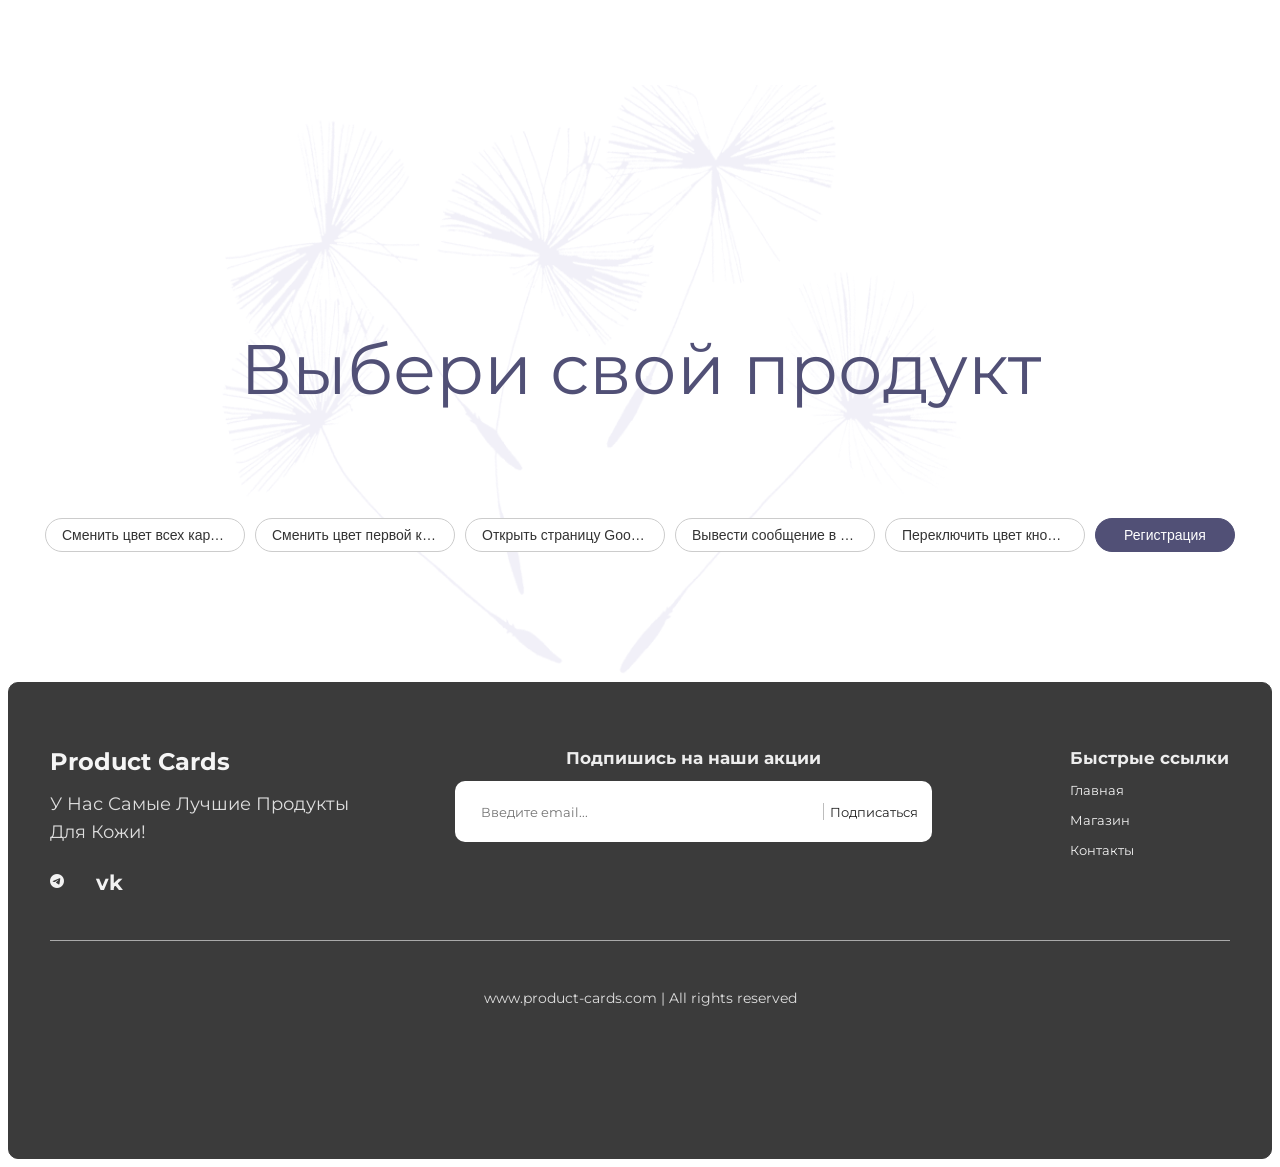
==== index.html @ 398ed784 "work in js" ====
<!DOCTYPE html>
<html lang="en">
  <head>
    <meta charset="UTF-8">
    <meta name="viewport" content="width=device-width, initial-scale=1.0">
    <title>Document</title>
    <link rel="preconnect" href="https://fonts.googleapis.com">
    <link rel="preconnect" href="https://fonts.gstatic.com" crossorigin>
    <link href="https://fonts.googleapis.com/css2?family=Montserrat:ital,wght@0,100..900&display=swap" rel="stylesheet">
    <link rel="stylesheet" href="https://cdn.jsdelivr.net/npm/bootstrap-icons@1.11.3/font/bootstrap-icons.min.css">
    <link rel="stylesheet" href="style.css">
    
  </head>
  <body id="top">

    <main class="page">
      <div class="page__container">
        <h1 class="title">Выбери свой продукт</h1>
        <div class="live-buttons">
          <button id="change-color-all-card">Сменить цвет всех карточек</button>
          <button id="change-color-first-card">Сменить цвет первой карточки</button>
          <button id="open-google">Открыть страницу Google.com</button>
          <button id="output-console-log">Вывести сообщение в консоль лог</button>
          <button id="toggle-color-button">Переключить цвет кнопки</button>
          <button id="open-registration-modal" type="button">Регистрация</button>
        </div>
      </div>
        <ul class="products" id="products">
          <template id="card-template">
          <li class="products__item product-card">
            <div class="product-card__image">
              <img class="product-card__img" src="images/photo_1.jpg" alt="Увлажняющий мусс">
            </div>
            <p class="product-card__label">
              <span class="product-card__skin-type">для нормальной кожи</span>
            </p>
            <h2 class="product-card__name">Увлажняющий мусс</h2>
            <p class="product-card__description">Глубоко увлажняют кожу лица, оставляя её мягкой и гладкой.</p>
            <span class="product-card__compound-label">Состав:</span>
            <ul class="product-card__components">
              <li class="product-card__component">активные натуральные комплексы</li>
              <li class="product-card__component">витамины С, А, РР, В И Е</li>
              <li class="product-card__component">солнцезащитные компоненты</li>
            </ul>
            <div class="product-card__price-row">
              <b class="product-card__price-label">Цена:</b>
              <span class="product-card__price-value">2 750 P</span>
            </div>
          </li>

          <li class="products__item product-card">
            <div class="product-card__image">
              <img class="product-card__img" src="images/photo_2.jpg" alt="Увлажняющая маска">
            </div>
            <p class="product-card__label">
              <span class="product-card__skin-type">для нормальной кожи</span>
            </p>
            <h2 class="product-card__name">Увлажняющая маска</h2>
            <p class="product-card__description">Способствует удерживанию влаги в верхних слоях кожи.</p>
            <span class="product-card__compound-label">Состав:</span>
            <ul class="product-card__components">
              <li class="product-card__component">воски</li>
              <li class="product-card__component">минералы</li>
              <li class="product-card__component">масла</li>
            </ul>
            <div class="product-card__price-row">
              <b class="product-card__price-label">Цена:</b>
              <span class="product-card__price-value">3 500 P</span>
            </div>
          </li>

          <li class="products__item product-card">
            <div class="product-card__image">
              <img class="product-card__img" src="images/photo_3.jpg" alt="Гель для умывания">
            </div>
            <p class="product-card__label">
              <span class="product-card__skin-type">для нормальной кожи</span>
            </p>
            <h2 class="product-card__name">Гель для умывания</h2>
            <p class="product-card__description">Интенсивно очищает, не повреждает защитный барьер кожи.</p>
            <span class="product-card__compound-label">Состав:</span>
            <ul class="product-card__components">
              <li class="product-card__component">минералы</li>
              <li class="product-card__component">витамины С, А, РР, В И Е</li>
              <li class="product-card__component">солнцезащитные компоненты</li>
            </ul>
            <div class="product-card__price-row">
              <b class="product-card__price-label">Цена:</b>
              <span class="product-card__price-value">1 650 P</span>
            </div>
          </li>

          <li class="products__item product-card">
            <div class="product-card__image">
              <img class="product-card__img" src="images/photo_4.jpg" alt="Подарочный набор №1">
            </div>
            <p class="product-card__label">
              <span class="product-card__skin-type">для нормальной кожи</span>
            </p>
            <h2 class="product-card__name">Подарочный набор №1</h2>
            <p class="product-card__description">Набор, состоящий из увлажняющего крема и маски.</p>
            <span class="product-card__compound-label">Состав:</span>
            <ul class="product-card__components">
              <li class="product-card__component">воски</li>
              <li class="product-card__component">минералы</li>
              <li class="product-card__component">масла</li>
            </ul>
            <div class="product-card__price-row">
              <b class="product-card__price-label">Цена:</b>
              <span class="product-card__price-value">4 750 P</span>
            </div>
          </li>

          <li class="products__item product-card">
            <div class="product-card__image">
              <img class="product-card__img" src="images/photo_5.jpg" alt="Подарочный набор №5">
            </div>
            <p class="product-card__label">
              <span class="product-card__skin-type">для нормальной кожи</span>
            </p>
            <h2 class="product-card__name">Подарочный набор №5</h2>
            <p class="product-card__description">Весь набор средств Invisible symphony, крем, маска, мусс и гель для умывания.</p>
            <span class="product-card__compound-label">Состав:</span>
            <ul class="product-card__components">
              <li class="product-card__component">воски</li>
              <li class="product-card__component">минералы</li>
              <li class="product-card__component">масла</li>
            </ul>
            <div class="product-card__price-row">
              <b class="product-card__price-label">Цена:</b>
              <span class="product-card__price-value">7 520 P</span>
            </div>
          </li>
          </template>
        </ul>
      </div>
    </main>

    <footer class="site-footer">
      <div class="footer-container">
        <div class="footer-col">
          <h3 class="footer-title">Product Cards</h3>
          <p class="footer-slogan">У Нас Самые Лучшие Продукты Для Кожи!</p>
          <div class="social-icons" aria-label="Социальные сети">
            <a href="#telegram" aria-label="Telegram"><i class="bi bi-telegram" aria-hidden="true"></i></a>
            <a href="#vk" aria-label="ВКонтакте">vk</a>
          </div>
        </div>

        <div class="footer-col">
          <h4 class="subscribe-title">Подпишись на наши акции</h4>
          <form class="subscribe-form" id="subscribe-form">
            <label class="visually-hidden" for="subscribe-email">Электронная почта</label>
            <input type="email" placeholder="Введите email..." class="subscribe-input" id="subscribe-email" name="email" required>
            <button type="submit" class="subscribe-btn">Подписаться</button>
          </form>
        </div>

        <nav class="footer-col-right" id="contacts" aria-label="Быстрые ссылки">
          <div class="footer-nav-wrapper">
            <h4 class="footer-nav-title">Быстрые ссылки</h4>
            <ul class="footer-links">
              <li><a href="#top">Главная</a></li>
              <li><a href="#products">Магазин</a></li>
              <li><a href="#contacts">Контакты</a></li>
            </ul>
          </div>
        </nav>
      </div>
      <hr class="footer-divider">
      <div class="footer-bottom">
        <p>www.product-cards.com | All rights reserved</p>
      </div>
    </footer>
    <div class="modal" id="registration-modal" aria-hidden="true">
      <div class="overlay" data-close-modal></div>
      <section class="modal__content" role="dialog" aria-modal="true" aria-labelledby="registration-title">
        <button class="modal__close" type="button" aria-label="Закрыть окно" data-close-modal>&times;</button>
        <h2 class="modal__title" id="registration-title">Регистрация</h2>
        <p class="modal__description">Создайте аккаунт, чтобы быть в курсе новинок и акций.</p>
        <form class="register-form" id="register-form" novalidate>
          <div class="form-group">
            <label for="reg-firstname">Имя:</label>
            <input type="text" id="reg-firstname" name="firstName" placeholder="Иван" minlength="2" required>
          </div>
          <div class="form-group">
            <label for="reg-lastname">Фамилия:</label>
            <input type="text" id="reg-lastname" name="lastName" placeholder="Иванов" minlength="2" required>
          </div>
          <div class="form-group">
            <label for="reg-dob">Дата рождения:</label>
            <input type="date" id="reg-dob" name="birthDate" required>
          </div>
          <div class="form-group">
            <label for="reg-login">Логин:</label>
            <input type="text" id="reg-login" name="login" placeholder="user123" minlength="4" required>
          </div>
          <div class="form-group">
            <label for="reg-password">Пароль:</label>
            <input type="password" id="reg-password" name="password" placeholder="••••••••" minlength="6" required>
          </div>
          <div class="form-group">
            <label for="reg-confirm-password">Повторите пароль:</label>
            <input type="password" id="reg-confirm-password" name="passwordRepeat" placeholder="••••••••" minlength="6" required>
          </div>
          <button type="submit" class="submit-reg-btn">Зарегистрироваться</button>
        </form>
      </section>
    </div>
    <script src="main.js"></script>
    <script src="homework-7.js"></script>
    <script src="homework-8.js"></script>
    <script type="module" src ="homework-9.js"></script>
    <script type="module" src ="homework-10.js"></script>
    <script src="homework-11.js"></script>
  </body>
</html>
---- style.css ----
* {
  box-sizing: border-box;
}

body {
  font-family: "Montserrat", Arial, sans-serif;
  font-size: 13px;
  line-height: 18px;
  color: #515076;
  background-image: url("images/dandelion.png");
  background-repeat: no-repeat;
  background-size: 790px 697px;
  background-position: 42% 85px;
}

.title {
  font-size: 70px;
  font-weight: 400;
  line-height: 78px;
  padding-top: 220px;
  margin: 110px;
  text-align: center;
}

.products {
  list-style: none;
  padding: 0;
  margin: 0 auto;
  display: flex;
  flex-wrap: wrap;
  column-gap: 45px;
  row-gap: 45px;
  justify-content: center;
  max-width: 1110px;
  margin-top: 40px;
  margin-bottom: 30px;
}

.products__item {
  width: 340px;
}

.product-card__components {
  margin-top: 0px;
  padding: 5px;
}
.product-card__components li {
  margin-bottom: 5px;
  margin-left: 10px;
}

.product-card {
  background-color: #F8F8F8;
  width: 340px;
  padding: 25px;
  border-radius: 16px;
  overflow: hidden;
}

.product-card__image {
  width: 100%;
  max-width: 290px;
  max-height: 245px;
  display: block;
  background-color: #F0F0F0;
  border-radius: 12px;
}

.product-card__img {
  display: block;
}

.product-card__label {
  text-transform: uppercase;
  font-size: 12px;
  line-height: 24px;
  color: #A5A3B9;
}

.product-card__price-row {
  display: flex;
  justify-content: space-between;
  align-items: center;
  margin-top: 18px;
  line-height: 24px;
  font-size: 20px;

}

.product-card__price-label {
  font-weight: 700;
}

.product-card__price-value {
  text-align: right;
  font-weight: 400;
}

.clear-list {
  list-style: none;
  padding: 0;
  margin: 0;
}

.live-buttons {
  display: flex;
  justify-content: center;
  flex-wrap: wrap;
  gap: 10px;
  margin-bottom: 30px;
  padding: 0 15px;
}

.live-buttons button {
  background-color: #ffffff;
  color: #333333;
  border: 1px solid #cccccc;
  padding: 8px 16px;
  font-size: 14px;
  font-weight: 500;
  cursor: pointer;
  border-radius: 20px;
  white-space: nowrap;
  min-width: 140px;
  max-width: 200px;
  overflow: hidden;
  text-overflow: ellipsis;
  transition: all 0.3s ease;
}

.live-buttons button:hover {
  background-color: #f5f5f5;
  border-color: #aaaaaa;
}

#open-registration-modal {
  color: #fff;
  border-color: #515076;
  background-color: #515076;
}

#open-registration-modal:hover {
  background-color: #39385e;
}

.modal {
  position: fixed;
  z-index: 1000;
  inset: 0;
  display: none;
  align-items: center;
  justify-content: center;
  padding: 24px;
}

.modal.modal-showed {
  display: flex;
}

.overlay {
  position: absolute;
  inset: 0;
  background: rgba(20, 20, 35, 0.62);
}

.modal__content {
  position: relative;
  z-index: 1;
  width: min(100%, 440px);
  max-height: calc(100vh - 48px);
  overflow-y: auto;
  padding: 36px;
  border-radius: 20px;
  color: #33324f;
  background: #fff;
  box-shadow: 0 24px 80px rgba(0, 0, 0, 0.28);
}

.modal__close {
  position: absolute;
  top: 12px;
  right: 16px;
  width: 36px;
  height: 36px;
  border: 0;
  color: #777;
  background: transparent;
  font: inherit;
  font-size: 30px;
  line-height: 1;
  cursor: pointer;
}

.modal__close:hover,
.modal__close:focus-visible {
  color: #222;
}

.modal__title {
  margin: 0 32px 8px 0;
  font-size: 28px;
  line-height: 1.25;
}

.modal__description {
  margin: 0 0 24px;
  color: #77768c;
  line-height: 1.5;
}

.register-form {
  display: grid;
  gap: 9px;
  max-height: 62vh;
  overflow-y: auto;
}

.form-group {
  display: grid;
  gap: 7px;
}

.form-group label {
  margin-top: 5px;
  font-weight: 600;
}

.form-group input {
  width: 100%;
  min-height: 46px;
  padding: 11px 13px;
  border: 1px solid #d9d8e3;
  border-radius: 9px;
  color: #33324f;
  font: inherit;
}

.form-group input:focus {
  outline: 2px solid #aaa8d0;
  outline-offset: 1px;
}

.submit-reg-btn {
  width: 100%;
  min-height: 48px;
  margin-top: 15px;
  border: 0;
  border-radius: 10px;
  color: #fff;
  background: #515076;
  font: inherit;
  font-weight: 600;
  cursor: pointer;
}

.submit-reg-btn:hover {
  background: #39385e;
}

body.modal-open {
  overflow: hidden;
}

#toggle-color-button {
  transition: background-color 0.2s;
}

#toggle-color-button.active {
  background-color: yellow;
}

.color-card-green {
  margin-top: 25px;
  border-radius: 8px;
  background-color: darkgreen;
}

.color-card-red {
  background-color: darkred;
} 

.site-footer {
  width: 1728px;
  height: 477px;
  max-width: 100%;
  margin-top: 90px;
  padding: 64px 32px 22px;
  border: 1px solid #3b3b3b;
  border-radius: 10px;
  color: #f2f2f2;
  background-color: #3b3b3b;
}

.footer-container {
  display: grid;
  grid-template-columns: 1.1fr 1.3fr 0.75fr;
  align-items: start;
  gap: 70px;
  max-width: 1180px;
  margin: 0 auto;
}

.footer-title {
  display: inline-block;
  margin: 0;
  color: #f5f5f5;
  font-size: 24px;
  font-weight: 700;
  line-height: 30px;
  text-decoration: none;
}

.footer-slogan {
  max-width: 300px;
  margin: 14px 0 0;
  color: #dedede;
  font-family: "Montserrat", Arial, sans-serif;
  font-size: 18px;
  font-style: normal;
  font-weight: 400;
  line-height: 154%;
  letter-spacing: 0;
  text-transform: capitalize;
}

.footer-col-right {
  justify-self: end;
  min-width: 160px;
}

.footer-links {
  display: flex;
  flex-direction: column;
  gap: 12px;
  margin: 0;
  padding: 0;
  list-style: none;
}

.site-footer a {
  color: inherit;
  text-decoration: none;
  transition: color 0.2s ease;
}

.site-footer a:hover,
.site-footer a:focus-visible {
  color: #bdbdbd;
}

.subscribe-title,
.footer-nav-title {
  display: block;
  margin: 0 0 12px;
  color: #ededed;
  font-size: 17px;
  line-height: 22px;
}

.subscribe-title {
  text-align: center;
}

.subscribe-form {
  display: flex;
  flex-wrap: wrap;
  width: 477px;
  height: 61px;
  max-width: 100%;
  border-radius: 10px;
  padding: 0 8px 0 26px;
  background-color: #fff;
}

.subscribe-input {
  min-width: 0;
  flex: 1 1 150px;
  border: 0;
  padding: 14px 8px 14px 0;
  color: #333;
  background: transparent;
  font: inherit;
}

.subscribe-input:focus {
  outline: none;
}

.subscribe-btn {
  align-self: center;
  width: 101px;
  height: 17px;
  border: 0;
  border-left: 1px solid #bdbdbd;
  padding: 0;
  color: #222;
  background: transparent;
  font: inherit;
  cursor: pointer;
  white-space: nowrap;
}

.subscribe-btn:hover,
.subscribe-btn:focus-visible {
  color: #777;
}

.social-icons {
  display: flex;
  gap: 22px;
  margin-top: 28px;
}

.social-icons a {
  color: #f2f2f2;
  font-size: 21px;
  font-weight: 700;
}

.social-icons .bi-telegram {
  display: block;
  width: 24px;
  height: 14px;
  font-size: 14px;
  line-height: 14px;
}

.footer-bottom {
  display: flex;
  flex-direction: column;
  align-items: center;
  justify-content: space-between;
  gap: 20px;
  max-width: 1180px;
  margin: 48px auto 0;
  color: #dedede;
  font-size: 14px;
}

.footer-divider {
  max-width: 1180px;
  margin: 48px auto 20px;
  border: 0;
  border-top: 1px solid #aaa;
}

.footer-bottom p {
  margin: 0;
  text-align: center;
}

.visually-hidden {
  position: absolute;
  width: 1px;
  height: 1px;
  padding: 0;
  overflow: hidden;
  clip: rect(0, 0, 0, 0);
  white-space: nowrap;
  border: 0;
}

@media (max-width: 800px) {
  .footer-container {
    grid-template-columns: 1fr 1fr;
    gap: 42px;
  }

  .footer-container > .footer-col:nth-child(2) {
    grid-column: 1 / -1;
    grid-row: 2;
  }
}

@media (max-width: 520px) {
  .site-footer {
    padding-right: 20px;
    padding-left: 20px;
  }

  .footer-container {
    grid-template-columns: 1fr;
    gap: 28px;
  }

  .footer-container > .footer-col:nth-child(2) {
    grid-column: auto;
    grid-row: auto;
  }

  .footer-col-right {
    justify-self: start;
  }

  .subscribe-form {
    max-width: 100%;
  }

  .footer-bottom {
    flex-direction: column;
    gap: 8px;
    margin-top: 0;
  }

  .footer-divider {
    margin-top: 32px;
  }
}
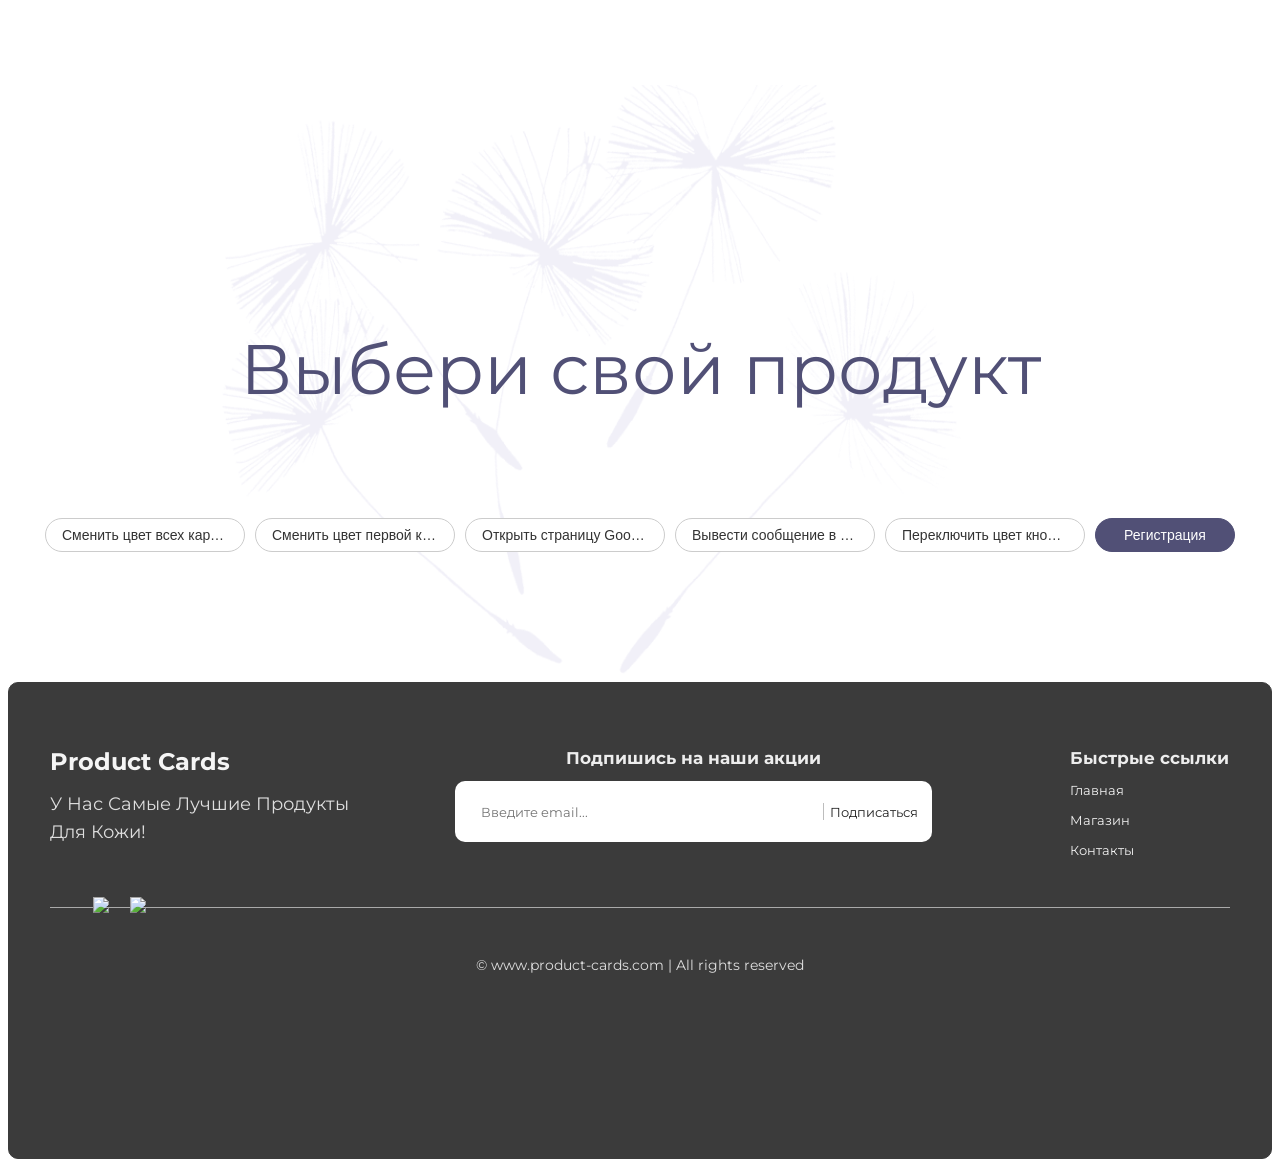
==== commit 02fc788b: "Fixing the JavaScript code" ====
--- a/index.html
+++ b/index.html
@@ -1,136 +1,139 @@
 <!DOCTYPE html>
-<html lang="en">
+<html lang="ru">
   <head>
     <meta charset="UTF-8">
     <meta name="viewport" content="width=device-width, initial-scale=1.0">
     <title>Document</title>
+
     <link rel="preconnect" href="https://fonts.googleapis.com">
     <link rel="preconnect" href="https://fonts.gstatic.com" crossorigin>
     <link href="https://fonts.googleapis.com/css2?family=Montserrat:ital,wght@0,100..900&display=swap" rel="stylesheet">
     <link rel="stylesheet" href="https://cdn.jsdelivr.net/npm/bootstrap-icons@1.11.3/font/bootstrap-icons.min.css">
     <link rel="stylesheet" href="style.css">
-    
   </head>
+
   <body id="top">
-
     <main class="page">
       <div class="page__container">
         <h1 class="title">Выбери свой продукт</h1>
+
         <div class="live-buttons">
-          <button id="change-color-all-card">Сменить цвет всех карточек</button>
-          <button id="change-color-first-card">Сменить цвет первой карточки</button>
-          <button id="open-google">Открыть страницу Google.com</button>
-          <button id="output-console-log">Вывести сообщение в консоль лог</button>
-          <button id="toggle-color-button">Переключить цвет кнопки</button>
+          <button id="change-color-all-card" type="button">Сменить цвет всех карточек</button>
+          <button id="change-color-first-card" type="button">Сменить цвет первой карточки</button>
+          <button id="open-google" type="button">Открыть страницу Google.com</button>
+          <button id="output-console-log" type="button">Вывести сообщение в консоль лог</button>
+          <button id="toggle-color-button" type="button">Переключить цвет кнопки</button>
           <button id="open-registration-modal" type="button">Регистрация</button>
         </div>
       </div>
+
+      <div class="products-wrapper">
         <ul class="products" id="products">
           <template id="card-template">
-          <li class="products__item product-card">
-            <div class="product-card__image">
-              <img class="product-card__img" src="images/photo_1.jpg" alt="Увлажняющий мусс">
-            </div>
-            <p class="product-card__label">
-              <span class="product-card__skin-type">для нормальной кожи</span>
-            </p>
-            <h2 class="product-card__name">Увлажняющий мусс</h2>
-            <p class="product-card__description">Глубоко увлажняют кожу лица, оставляя её мягкой и гладкой.</p>
-            <span class="product-card__compound-label">Состав:</span>
-            <ul class="product-card__components">
-              <li class="product-card__component">активные натуральные комплексы</li>
-              <li class="product-card__component">витамины С, А, РР, В И Е</li>
-              <li class="product-card__component">солнцезащитные компоненты</li>
-            </ul>
-            <div class="product-card__price-row">
-              <b class="product-card__price-label">Цена:</b>
-              <span class="product-card__price-value">2 750 P</span>
-            </div>
-          </li>
-
-          <li class="products__item product-card">
-            <div class="product-card__image">
-              <img class="product-card__img" src="images/photo_2.jpg" alt="Увлажняющая маска">
-            </div>
-            <p class="product-card__label">
-              <span class="product-card__skin-type">для нормальной кожи</span>
-            </p>
-            <h2 class="product-card__name">Увлажняющая маска</h2>
-            <p class="product-card__description">Способствует удерживанию влаги в верхних слоях кожи.</p>
-            <span class="product-card__compound-label">Состав:</span>
-            <ul class="product-card__components">
-              <li class="product-card__component">воски</li>
-              <li class="product-card__component">минералы</li>
-              <li class="product-card__component">масла</li>
-            </ul>
-            <div class="product-card__price-row">
-              <b class="product-card__price-label">Цена:</b>
-              <span class="product-card__price-value">3 500 P</span>
-            </div>
-          </li>
-
-          <li class="products__item product-card">
-            <div class="product-card__image">
-              <img class="product-card__img" src="images/photo_3.jpg" alt="Гель для умывания">
-            </div>
-            <p class="product-card__label">
-              <span class="product-card__skin-type">для нормальной кожи</span>
-            </p>
-            <h2 class="product-card__name">Гель для умывания</h2>
-            <p class="product-card__description">Интенсивно очищает, не повреждает защитный барьер кожи.</p>
-            <span class="product-card__compound-label">Состав:</span>
-            <ul class="product-card__components">
-              <li class="product-card__component">минералы</li>
-              <li class="product-card__component">витамины С, А, РР, В И Е</li>
-              <li class="product-card__component">солнцезащитные компоненты</li>
-            </ul>
-            <div class="product-card__price-row">
-              <b class="product-card__price-label">Цена:</b>
-              <span class="product-card__price-value">1 650 P</span>
-            </div>
-          </li>
-
-          <li class="products__item product-card">
-            <div class="product-card__image">
-              <img class="product-card__img" src="images/photo_4.jpg" alt="Подарочный набор №1">
-            </div>
-            <p class="product-card__label">
-              <span class="product-card__skin-type">для нормальной кожи</span>
-            </p>
-            <h2 class="product-card__name">Подарочный набор №1</h2>
-            <p class="product-card__description">Набор, состоящий из увлажняющего крема и маски.</p>
-            <span class="product-card__compound-label">Состав:</span>
-            <ul class="product-card__components">
-              <li class="product-card__component">воски</li>
-              <li class="product-card__component">минералы</li>
-              <li class="product-card__component">масла</li>
-            </ul>
-            <div class="product-card__price-row">
-              <b class="product-card__price-label">Цена:</b>
-              <span class="product-card__price-value">4 750 P</span>
-            </div>
-          </li>
-
-          <li class="products__item product-card">
-            <div class="product-card__image">
-              <img class="product-card__img" src="images/photo_5.jpg" alt="Подарочный набор №5">
-            </div>
-            <p class="product-card__label">
-              <span class="product-card__skin-type">для нормальной кожи</span>
-            </p>
-            <h2 class="product-card__name">Подарочный набор №5</h2>
-            <p class="product-card__description">Весь набор средств Invisible symphony, крем, маска, мусс и гель для умывания.</p>
-            <span class="product-card__compound-label">Состав:</span>
-            <ul class="product-card__components">
-              <li class="product-card__component">воски</li>
-              <li class="product-card__component">минералы</li>
-              <li class="product-card__component">масла</li>
-            </ul>
-            <div class="product-card__price-row">
-              <b class="product-card__price-label">Цена:</b>
-              <span class="product-card__price-value">7 520 P</span>
-            </div>
-          </li>
+            <li class="products__item product-card">
+              <div class="product-card__image">
+                <img class="product-card__img" src="images/photo_1.jpg" alt="Увлажняющий мусс">
+              </div>
+              <p class="product-card__label">
+                <span class="product-card__skin-type">для нормальной кожи</span>
+              </p>
+              <h2 class="product-card__name">Увлажняющий мусс</h2>
+              <p class="product-card__description">Глубоко увлажняют кожу лица, оставляя её мягкой и гладкой.</p>
+              <span class="product-card__compound-label">Состав:</span>
+              <ul class="product-card__components">
+                <li class="product-card__component">активные натуральные комплексы</li>
+                <li class="product-card__component">витамины С, А, РР, В И Е</li>
+                <li class="product-card__component">солнцезащитные компоненты</li>
+              </ul>
+              <div class="product-card__price-row">
+                <b class="product-card__price-label">Цена:</b>
+                <span class="product-card__price-value">2 750 P</span>
+              </div>
+            </li>
+
+            <li class="products__item product-card">
+              <div class="product-card__image">
+                <img class="product-card__img" src="images/photo_2.jpg" alt="Увлажняющая маска">
+              </div>
+              <p class="product-card__label">
+                <span class="product-card__skin-type">для нормальной кожи</span>
+              </p>
+              <h2 class="product-card__name">Увлажняющая маска</h2>
+              <p class="product-card__description">Способствует удерживанию влаги в верхних слоях кожи.</p>
+              <span class="product-card__compound-label">Состав:</span>
+              <ul class="product-card__components">
+                <li class="product-card__component">воски</li>
+                <li class="product-card__component">минералы</li>
+                <li class="product-card__component">масла</li>
+              </ul>
+              <div class="product-card__price-row">
+                <b class="product-card__price-label">Цена:</b>
+                <span class="product-card__price-value">3 500 P</span>
+              </div>
+            </li>
+
+            <li class="products__item product-card">
+              <div class="product-card__image">
+                <img class="product-card__img" src="images/photo_3.jpg" alt="Гель для умывания">
+              </div>
+              <p class="product-card__label">
+                <span class="product-card__skin-type">для нормальной кожи</span>
+              </p>
+              <h2 class="product-card__name">Гель для умывания</h2>
+              <p class="product-card__description">Интенсивно очищает, не повреждает защитный барьер кожи.</p>
+              <span class="product-card__compound-label">Состав:</span>
+              <ul class="product-card__components">
+                <li class="product-card__component">минералы</li>
+                <li class="product-card__component">витамины С, А, РР, В И Е</li>
+                <li class="product-card__component">солнцезащитные компоненты</li>
+              </ul>
+              <div class="product-card__price-row">
+                <b class="product-card__price-label">Цена:</b>
+                <span class="product-card__price-value">1 650 P</span>
+              </div>
+            </li>
+
+            <li class="products__item product-card">
+              <div class="product-card__image">
+                <img class="product-card__img" src="images/photo_4.jpg" alt="Подарочный набор №1">
+              </div>
+              <p class="product-card__label">
+                <span class="product-card__skin-type">для нормальной кожи</span>
+              </p>
+              <h2 class="product-card__name">Подарочный набор №1</h2>
+              <p class="product-card__description">Набор, состоящий из увлажняющего крема и маски.</p>
+              <span class="product-card__compound-label">Состав:</span>
+              <ul class="product-card__components">
+                <li class="product-card__component">воски</li>
+                <li class="product-card__component">минералы</li>
+                <li class="product-card__component">масла</li>
+              </ul>
+              <div class="product-card__price-row">
+                <b class="product-card__price-label">Цена:</b>
+                <span class="product-card__price-value">4 750 P</span>
+              </div>
+            </li>
+
+            <li class="products__item product-card">
+              <div class="product-card__image">
+                <img class="product-card__img" src="images/photo_5.jpg" alt="Подарочный набор №5">
+              </div>
+              <p class="product-card__label">
+                <span class="product-card__skin-type">для нормальной кожи</span>
+              </p>
+              <h2 class="product-card__name">Подарочный набор №5</h2>
+              <p class="product-card__description">Весь набор средств Invisible symphony, крем, маска, мусс и гель для умывания.</p>
+              <span class="product-card__compound-label">Состав:</span>
+              <ul class="product-card__components">
+                <li class="product-card__component">воски</li>
+                <li class="product-card__component">минералы</li>
+                <li class="product-card__component">масла</li>
+              </ul>
+              <div class="product-card__price-row">
+                <b class="product-card__price-label">Цена:</b>
+                <span class="product-card__price-value">7 520 P</span>
+              </div>
+            </li>
           </template>
         </ul>
       </div>
@@ -141,9 +144,14 @@
         <div class="footer-col">
           <h3 class="footer-title">Product Cards</h3>
           <p class="footer-slogan">У Нас Самые Лучшие Продукты Для Кожи!</p>
+
           <div class="social-icons" aria-label="Социальные сети">
-            <a href="#telegram" aria-label="Telegram"><i class="bi bi-telegram" aria-hidden="true"></i></a>
-            <a href="#vk" aria-label="ВКонтакте">vk</a>
+            <a href="#telegram" aria-label="Telegram">
+              <img class="telegram-icon" src="images/telegram.png" alt="Telegram" aria-hidden="true">
+            </a>
+            <a href="#vk" aria-label="ВКонтакте">
+              <img class="vk-icon" src="images/vk.png" alt="ВКонтакте" aria-hidden="true">
+            </a>
           </div>
         </div>
 
@@ -167,51 +175,63 @@
           </div>
         </nav>
       </div>
+
       <hr class="footer-divider">
+
       <div class="footer-bottom">
-        <p>www.product-cards.com | All rights reserved</p>
+        <p>&copy; www.product-cards.com | All rights reserved</p>
       </div>
     </footer>
+
     <div class="modal" id="registration-modal" aria-hidden="true">
       <div class="overlay" data-close-modal></div>
+
       <section class="modal__content" role="dialog" aria-modal="true" aria-labelledby="registration-title">
         <button class="modal__close" type="button" aria-label="Закрыть окно" data-close-modal>&times;</button>
         <h2 class="modal__title" id="registration-title">Регистрация</h2>
         <p class="modal__description">Создайте аккаунт, чтобы быть в курсе новинок и акций.</p>
+
         <form class="register-form" id="register-form" novalidate>
           <div class="form-group">
             <label for="reg-firstname">Имя:</label>
             <input type="text" id="reg-firstname" name="firstName" placeholder="Иван" minlength="2" required>
           </div>
+
           <div class="form-group">
             <label for="reg-lastname">Фамилия:</label>
             <input type="text" id="reg-lastname" name="lastName" placeholder="Иванов" minlength="2" required>
           </div>
+
           <div class="form-group">
             <label for="reg-dob">Дата рождения:</label>
             <input type="date" id="reg-dob" name="birthDate" required>
           </div>
+
           <div class="form-group">
             <label for="reg-login">Логин:</label>
             <input type="text" id="reg-login" name="login" placeholder="user123" minlength="4" required>
           </div>
+
           <div class="form-group">
             <label for="reg-password">Пароль:</label>
             <input type="password" id="reg-password" name="password" placeholder="••••••••" minlength="6" required>
           </div>
+
           <div class="form-group">
             <label for="reg-confirm-password">Повторите пароль:</label>
             <input type="password" id="reg-confirm-password" name="passwordRepeat" placeholder="••••••••" minlength="6" required>
           </div>
+
           <button type="submit" class="submit-reg-btn">Зарегистрироваться</button>
         </form>
       </section>
     </div>
+
     <script src="main.js"></script>
     <script src="homework-7.js"></script>
     <script src="homework-8.js"></script>
-    <script type="module" src ="homework-9.js"></script>
-    <script type="module" src ="homework-10.js"></script>
+    <script type="module" src="homework-9.js"></script>
+    <script type="module" src="homework-10.js"></script>
     <script src="homework-11.js"></script>
   </body>
 </html>
--- a/style.css
+++ b/style.css
@@ -44,6 +44,7 @@
   margin-top: 0px;
   padding: 5px;
 }
+
 .product-card__components li {
   margin-bottom: 5px;
   margin-left: 10px;
@@ -84,7 +85,6 @@
   margin-top: 18px;
   line-height: 24px;
   font-size: 20px;
-
 }
 
 .product-card__price-label {
@@ -277,7 +277,7 @@
 
 .color-card-red {
   background-color: darkred;
-} 
+}
 
 .site-footer {
   width: 1728px;
@@ -289,6 +289,7 @@
   border-radius: 10px;
   color: #f2f2f2;
   background-color: #3b3b3b;
+  position: relative;
 }
 
 .footer-container {
@@ -406,23 +407,30 @@
 }
 
 .social-icons {
-  display: flex;
-  gap: 22px;
-  margin-top: 28px;
+  position: absolute;
+  top: 214px;
+  left: 84px;
+  display: flex;
+  align-items: center;
+  gap: 16px;
+  margin: 0;
 }
 
 .social-icons a {
+  display: inline-flex;
+  align-items: center;
+  justify-content: center;
   color: #f2f2f2;
-  font-size: 21px;
-  font-weight: 700;
-}
-
-.social-icons .bi-telegram {
+  text-decoration: none;
+}
+
+.telegram-icon,
+.vk-icon {
   display: block;
-  width: 24px;
-  height: 14px;
-  font-size: 14px;
-  line-height: 14px;
+  width: 20.9978px;
+  height: 17.6094px;
+  object-fit: contain;
+  opacity: 1;
 }
 
 .footer-bottom {
@@ -505,5 +513,4 @@
   .footer-divider {
     margin-top: 32px;
   }
-}
-
+}
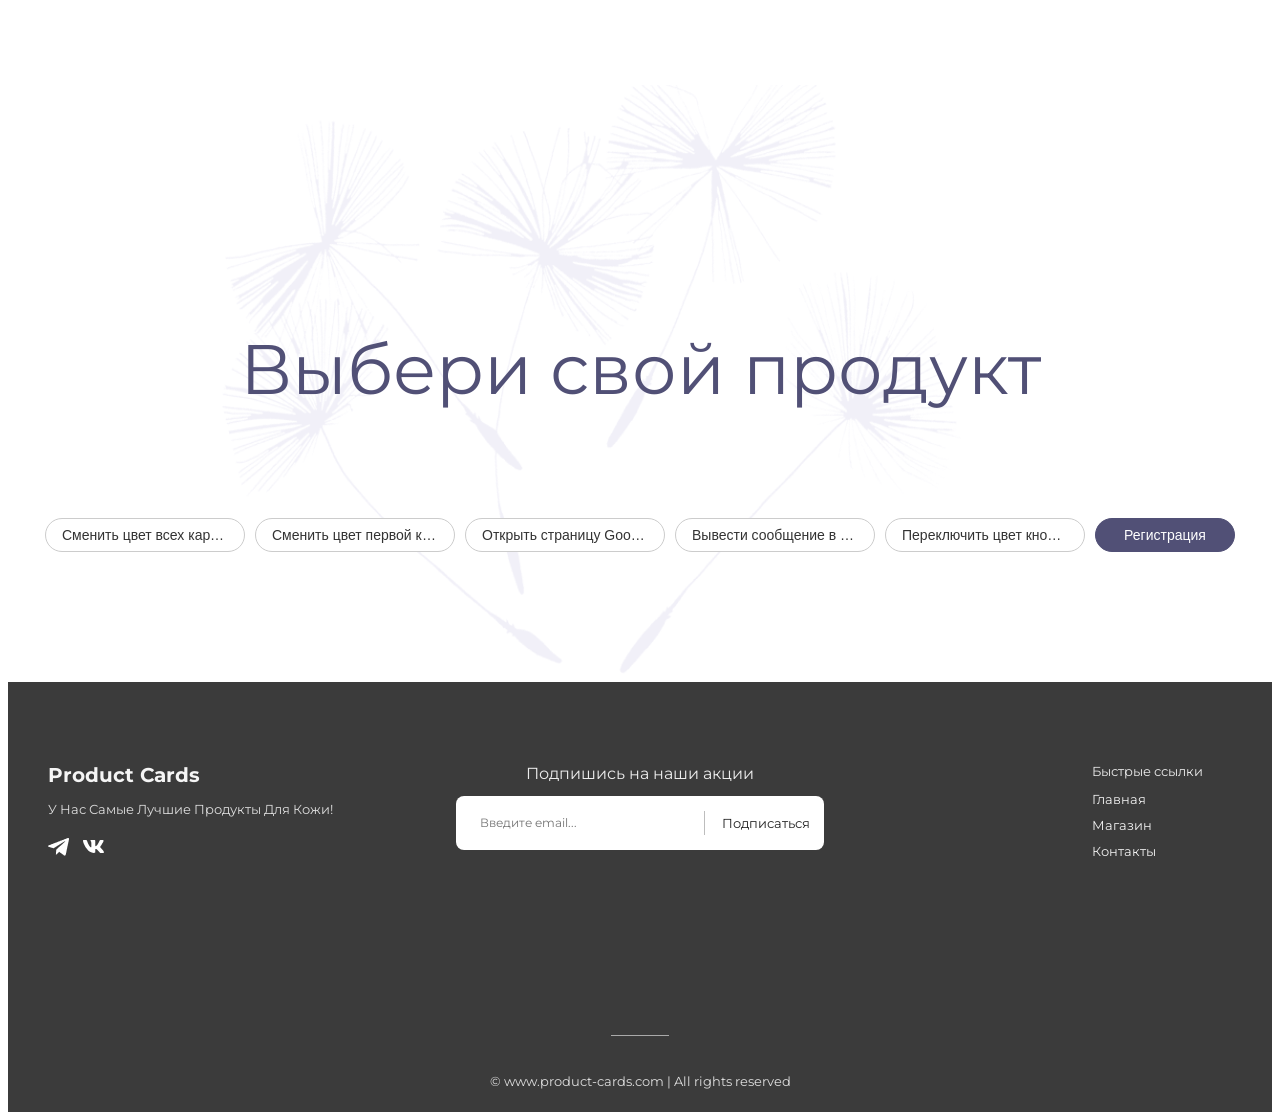
==== commit e50b6dca: "Correction of work on JavaScript" ====
--- a/index.html
+++ b/index.html
@@ -1,15 +1,21 @@
 <!DOCTYPE html>
 <html lang="ru">
   <head>
-    <meta charset="UTF-8">
-    <meta name="viewport" content="width=device-width, initial-scale=1.0">
+    <meta charset="UTF-8" />
+    <meta name="viewport" content="width=device-width, initial-scale=1.0" />
     <title>Document</title>
 
-    <link rel="preconnect" href="https://fonts.googleapis.com">
-    <link rel="preconnect" href="https://fonts.gstatic.com" crossorigin>
-    <link href="https://fonts.googleapis.com/css2?family=Montserrat:ital,wght@0,100..900&display=swap" rel="stylesheet">
-    <link rel="stylesheet" href="https://cdn.jsdelivr.net/npm/bootstrap-icons@1.11.3/font/bootstrap-icons.min.css">
-    <link rel="stylesheet" href="style.css">
+    <link rel="preconnect" href="https://fonts.googleapis.com" />
+    <link rel="preconnect" href="https://fonts.gstatic.com" crossorigin />
+    <link
+      href="https://fonts.googleapis.com/css2?family=Montserrat:ital,wght@0,100..900&display=swap"
+      rel="stylesheet"
+    />
+    <link
+      rel="stylesheet"
+      href="https://cdn.jsdelivr.net/npm/bootstrap-icons@1.11.3/font/bootstrap-icons.min.css"
+    />
+    <link rel="stylesheet" href="style.css" />
   </head>
 
   <body id="top">
@@ -32,13 +38,15 @@
           <template id="card-template">
             <li class="products__item product-card">
               <div class="product-card__image">
-                <img class="product-card__img" src="images/photo_1.jpg" alt="Увлажняющий мусс">
+                <img class="product-card__img" src="images/photo_1.jpg" alt="Увлажняющий мусс" />
               </div>
               <p class="product-card__label">
                 <span class="product-card__skin-type">для нормальной кожи</span>
               </p>
               <h2 class="product-card__name">Увлажняющий мусс</h2>
-              <p class="product-card__description">Глубоко увлажняют кожу лица, оставляя её мягкой и гладкой.</p>
+              <p class="product-card__description">
+                Глубоко увлажняют кожу лица, оставляя её мягкой и гладкой.
+              </p>
               <span class="product-card__compound-label">Состав:</span>
               <ul class="product-card__components">
                 <li class="product-card__component">активные натуральные комплексы</li>
@@ -53,13 +61,15 @@
 
             <li class="products__item product-card">
               <div class="product-card__image">
-                <img class="product-card__img" src="images/photo_2.jpg" alt="Увлажняющая маска">
+                <img class="product-card__img" src="images/photo_2.jpg" alt="Увлажняющая маска" />
               </div>
               <p class="product-card__label">
                 <span class="product-card__skin-type">для нормальной кожи</span>
               </p>
               <h2 class="product-card__name">Увлажняющая маска</h2>
-              <p class="product-card__description">Способствует удерживанию влаги в верхних слоях кожи.</p>
+              <p class="product-card__description">
+                Способствует удерживанию влаги в верхних слоях кожи.
+              </p>
               <span class="product-card__compound-label">Состав:</span>
               <ul class="product-card__components">
                 <li class="product-card__component">воски</li>
@@ -74,13 +84,15 @@
 
             <li class="products__item product-card">
               <div class="product-card__image">
-                <img class="product-card__img" src="images/photo_3.jpg" alt="Гель для умывания">
+                <img class="product-card__img" src="images/photo_3.jpg" alt="Гель для умывания" />
               </div>
               <p class="product-card__label">
                 <span class="product-card__skin-type">для нормальной кожи</span>
               </p>
               <h2 class="product-card__name">Гель для умывания</h2>
-              <p class="product-card__description">Интенсивно очищает, не повреждает защитный барьер кожи.</p>
+              <p class="product-card__description">
+                Интенсивно очищает, не повреждает защитный барьер кожи.
+              </p>
               <span class="product-card__compound-label">Состав:</span>
               <ul class="product-card__components">
                 <li class="product-card__component">минералы</li>
@@ -95,13 +107,15 @@
 
             <li class="products__item product-card">
               <div class="product-card__image">
-                <img class="product-card__img" src="images/photo_4.jpg" alt="Подарочный набор №1">
+                <img class="product-card__img" src="images/photo_4.jpg" alt="Подарочный набор №1" />
               </div>
               <p class="product-card__label">
                 <span class="product-card__skin-type">для нормальной кожи</span>
               </p>
               <h2 class="product-card__name">Подарочный набор №1</h2>
-              <p class="product-card__description">Набор, состоящий из увлажняющего крема и маски.</p>
+              <p class="product-card__description">
+                Набор, состоящий из увлажняющего крема и маски.
+              </p>
               <span class="product-card__compound-label">Состав:</span>
               <ul class="product-card__components">
                 <li class="product-card__component">воски</li>
@@ -116,13 +130,15 @@
 
             <li class="products__item product-card">
               <div class="product-card__image">
-                <img class="product-card__img" src="images/photo_5.jpg" alt="Подарочный набор №5">
+                <img class="product-card__img" src="images/photo_5.jpg" alt="Подарочный набор №5" />
               </div>
               <p class="product-card__label">
                 <span class="product-card__skin-type">для нормальной кожи</span>
               </p>
               <h2 class="product-card__name">Подарочный набор №5</h2>
-              <p class="product-card__description">Весь набор средств Invisible symphony, крем, маска, мусс и гель для умывания.</p>
+              <p class="product-card__description">
+                Весь набор средств Invisible symphony, крем, маска, мусс и гель для умывания.
+              </p>
               <span class="product-card__compound-label">Состав:</span>
               <ul class="product-card__components">
                 <li class="product-card__component">воски</li>
@@ -144,22 +160,28 @@
         <div class="footer-col">
           <h3 class="footer-title">Product Cards</h3>
           <p class="footer-slogan">У Нас Самые Лучшие Продукты Для Кожи!</p>
-
-          <div class="social-icons" aria-label="Социальные сети">
-            <a href="#telegram" aria-label="Telegram">
-              <img class="telegram-icon" src="images/telegram.png" alt="Telegram" aria-hidden="true">
+          <div class="social-icons">
+            <a href="#">
+              <img class="telegram-icon" src="images/telegram.png" alt="Telegram" />
             </a>
-            <a href="#vk" aria-label="ВКонтакте">
-              <img class="vk-icon" src="images/vk.png" alt="ВКонтакте" aria-hidden="true">
+            <a href="#">
+              <img class="vk-icon" src="images/vk.png.svg" alt="ВКонтакте" />
             </a>
           </div>
         </div>
 
         <div class="footer-col">
-          <h4 class="subscribe-title">Подпишись на наши акции</h4>
+          <p class="subscribe-title">Подпишись на наши акции</p>
           <form class="subscribe-form" id="subscribe-form">
             <label class="visually-hidden" for="subscribe-email">Электронная почта</label>
-            <input type="email" placeholder="Введите email..." class="subscribe-input" id="subscribe-email" name="email" required>
+            <input
+              type="email"
+              placeholder="Введите email..."
+              class="subscribe-input"
+              id="subscribe-email"
+              name="email"
+              required
+            />
             <button type="submit" class="subscribe-btn">Подписаться</button>
           </form>
         </div>
@@ -176,7 +198,7 @@
         </nav>
       </div>
 
-      <hr class="footer-divider">
+      <hr class="footer-divider" />
 
       <div class="footer-bottom">
         <p>&copy; www.product-cards.com | All rights reserved</p>
@@ -186,40 +208,84 @@
     <div class="modal" id="registration-modal" aria-hidden="true">
       <div class="overlay" data-close-modal></div>
 
-      <section class="modal__content" role="dialog" aria-modal="true" aria-labelledby="registration-title">
-        <button class="modal__close" type="button" aria-label="Закрыть окно" data-close-modal>&times;</button>
+      <section
+        class="modal__content"
+        role="dialog"
+        aria-modal="true"
+        aria-labelledby="registration-title"
+      >
+        <button class="modal__close" type="button" aria-label="Закрыть окно" data-close-modal>
+          &times;
+        </button>
         <h2 class="modal__title" id="registration-title">Регистрация</h2>
-        <p class="modal__description">Создайте аккаунт, чтобы быть в курсе новинок и акций.</p>
+        <p class="modal__description">
+          Создайте аккаунт, чтобы быть в курсе новинок и акций.
+        </p>
 
         <form class="register-form" id="register-form" novalidate>
           <div class="form-group">
             <label for="reg-firstname">Имя:</label>
-            <input type="text" id="reg-firstname" name="firstName" placeholder="Иван" minlength="2" required>
+            <input
+              type="text"
+              id="reg-firstname"
+              name="firstName"
+              placeholder="Иван"
+              minlength="2"
+              required
+            />
           </div>
 
           <div class="form-group">
             <label for="reg-lastname">Фамилия:</label>
-            <input type="text" id="reg-lastname" name="lastName" placeholder="Иванов" minlength="2" required>
+            <input
+              type="text"
+              id="reg-lastname"
+              name="lastName"
+              placeholder="Иванов"
+              minlength="2"
+              required
+            />
           </div>
 
           <div class="form-group">
             <label for="reg-dob">Дата рождения:</label>
-            <input type="date" id="reg-dob" name="birthDate" required>
+            <input type="date" id="reg-dob" name="birthDate" required />
           </div>
 
           <div class="form-group">
             <label for="reg-login">Логин:</label>
-            <input type="text" id="reg-login" name="login" placeholder="user123" minlength="4" required>
+            <input
+              type="text"
+              id="reg-login"
+              name="login"
+              placeholder="user123"
+              minlength="4"
+              required
+            />
           </div>
 
           <div class="form-group">
             <label for="reg-password">Пароль:</label>
-            <input type="password" id="reg-password" name="password" placeholder="••••••••" minlength="6" required>
+            <input
+              type="password"
+              id="reg-password"
+              name="password"
+              placeholder="••••••••"
+              minlength="6"
+              required
+            />
           </div>
 
           <div class="form-group">
             <label for="reg-confirm-password">Повторите пароль:</label>
-            <input type="password" id="reg-confirm-password" name="passwordRepeat" placeholder="••••••••" minlength="6" required>
+            <input
+              type="password"
+              id="reg-confirm-password"
+              name="passwordRepeat"
+              placeholder="••••••••"
+              minlength="6"
+              required
+            />
           </div>
 
           <button type="submit" class="submit-reg-btn">Зарегистрироваться</button>
--- a/style.css
+++ b/style.css
@@ -280,61 +280,65 @@
 }
 
 .site-footer {
-  width: 1728px;
-  height: 477px;
-  max-width: 100%;
+  width: 100%;
+  min-height: 425px;
   margin-top: 90px;
-  padding: 64px 32px 22px;
-  border: 1px solid #3b3b3b;
-  border-radius: 10px;
+  padding: 80px 40px 22px;
   color: #f2f2f2;
   background-color: #3b3b3b;
-  position: relative;
 }
 
 .footer-container {
   display: grid;
-  grid-template-columns: 1.1fr 1.3fr 0.75fr;
+  grid-template-columns: 1fr 1fr 1fr;
   align-items: start;
-  gap: 70px;
-  max-width: 1180px;
+  gap: 40px;
+  width: 100%;
+  max-width: 1380px;
   margin: 0 auto;
 }
 
 .footer-title {
-  display: inline-block;
   margin: 0;
   color: #f5f5f5;
-  font-size: 24px;
+  font-size: 20px;
   font-weight: 700;
-  line-height: 30px;
-  text-decoration: none;
+  line-height: 1.3;
 }
 
 .footer-slogan {
-  max-width: 300px;
-  margin: 14px 0 0;
+  margin: 12px 0 0;
   color: #dedede;
   font-family: "Montserrat", Arial, sans-serif;
-  font-size: 18px;
-  font-style: normal;
+  font-size: 13px;
   font-weight: 400;
-  line-height: 154%;
-  letter-spacing: 0;
-  text-transform: capitalize;
+  line-height: 1.5;
 }
 
 .footer-col-right {
   justify-self: end;
-  min-width: 160px;
+  min-width: 140px;
+}
+
+.footer-nav-wrapper {
+  width: max-content;
+  max-width: 100%;
+}
+
+.footer-nav-title {
+  margin: 0 0 10px;
+  color: #ededed;
+  font-size: 13px;
+  font-weight: 400;
 }
 
 .footer-links {
   display: flex;
   flex-direction: column;
-  gap: 12px;
+  gap: 8px;
   margin: 0;
   padding: 0;
+  font-size: 13px;
   list-style: none;
 }
 
@@ -351,36 +355,36 @@
 
 .subscribe-title,
 .footer-nav-title {
-  display: block;
-  margin: 0 0 12px;
   color: #ededed;
-  font-size: 17px;
-  line-height: 22px;
 }
 
 .subscribe-title {
+  margin: 0 0 10px;
   text-align: center;
+  font-size: 16px;
+  line-height: 1.5;
 }
 
 .subscribe-form {
   display: flex;
-  flex-wrap: wrap;
-  width: 477px;
-  height: 61px;
-  max-width: 100%;
-  border-radius: 10px;
-  padding: 0 8px 0 26px;
+  width: 100%;
+  max-width: 422px;
+  height: 54px;
+  margin: 0 auto;
+  border-radius: 8px;
+  padding: 0 10px 0 24px;
   background-color: #fff;
 }
 
 .subscribe-input {
   min-width: 0;
-  flex: 1 1 150px;
+  flex: 1;
   border: 0;
-  padding: 14px 8px 14px 0;
+  padding: 12px 8px 12px 0;
   color: #333;
   background: transparent;
   font: inherit;
+  font-size: 12px;
 }
 
 .subscribe-input:focus {
@@ -389,65 +393,70 @@
 
 .subscribe-btn {
   align-self: center;
-  width: 101px;
-  height: 17px;
+  min-width: 110px;
+  min-height: 24px;
   border: 0;
   border-left: 1px solid #bdbdbd;
-  padding: 0;
+  padding: 0 0 0 12px;
   color: #222;
   background: transparent;
   font: inherit;
+  font-size: 13px;
   cursor: pointer;
   white-space: nowrap;
 }
 
 .subscribe-btn:hover,
 .subscribe-btn:focus-visible {
-  color: #777;
+  color: #000;
 }
 
 .social-icons {
-  position: absolute;
-  top: 214px;
-  left: 84px;
   display: flex;
   align-items: center;
-  gap: 16px;
-  margin: 0;
+  gap: 14px;
+  margin-top: 18px;
 }
 
 .social-icons a {
   display: inline-flex;
   align-items: center;
   justify-content: center;
-  color: #f2f2f2;
+  width: 21px;
+  height: 18px;
   text-decoration: none;
-}
-
-.telegram-icon,
-.vk-icon {
+  line-height: 1;
+}
+
+.social-icons .telegram-icon,
+.social-icons .vk-icon {
   display: block;
-  width: 20.9978px;
-  height: 17.6094px;
+  width: 21px;
+  height: 18px;
   object-fit: contain;
   opacity: 1;
+  flex-shrink: 0;
+}
+
+.social-icons a img {
+  display: block;
+  width: 100%;
+  height: 100%;
+  object-fit: contain;
 }
 
 .footer-bottom {
   display: flex;
-  flex-direction: column;
   align-items: center;
-  justify-content: space-between;
-  gap: 20px;
-  max-width: 1180px;
-  margin: 48px auto 0;
+  justify-content: center;
+  margin: 36px auto 0;
   color: #dedede;
-  font-size: 14px;
+  font-size: 13px;
 }
 
 .footer-divider {
-  max-width: 1180px;
-  margin: 48px auto 20px;
+  width: 58px;
+  margin: 175px auto 0;
   border: 0;
   border-top: 1px solid #aaa;
 }
@@ -469,48 +478,55 @@
 }
 
 @media (max-width: 800px) {
+  .site-footer {
+    padding: 48px 28px 28px;
+  }
+
   .footer-container {
     grid-template-columns: 1fr 1fr;
-    gap: 42px;
+    gap: 32px;
   }
 
   .footer-container > .footer-col:nth-child(2) {
+    grid-column: 2;
+    grid-row: 1;
+  }
+
+  .footer-col-right {
     grid-column: 1 / -1;
-    grid-row: 2;
+    justify-self: start;
+  }
+
+  .footer-divider {
+    margin-top: 48px;
   }
 }
 
 @media (max-width: 520px) {
   .site-footer {
-    padding-right: 20px;
-    padding-left: 20px;
+    padding: 40px 20px 24px;
   }
 
   .footer-container {
     grid-template-columns: 1fr;
-    gap: 28px;
+    gap: 30px;
   }
 
   .footer-container > .footer-col:nth-child(2) {
-    grid-column: auto;
+    grid-column: 1;
     grid-row: auto;
   }
 
   .footer-col-right {
+    grid-column: 1;
     justify-self: start;
   }
 
   .subscribe-form {
-    max-width: 100%;
-  }
-
-  .footer-bottom {
-    flex-direction: column;
-    gap: 8px;
-    margin-top: 0;
+    margin-left: 0;
   }
 
   .footer-divider {
-    margin-top: 32px;
+    margin-top: 40px;
   }
 }
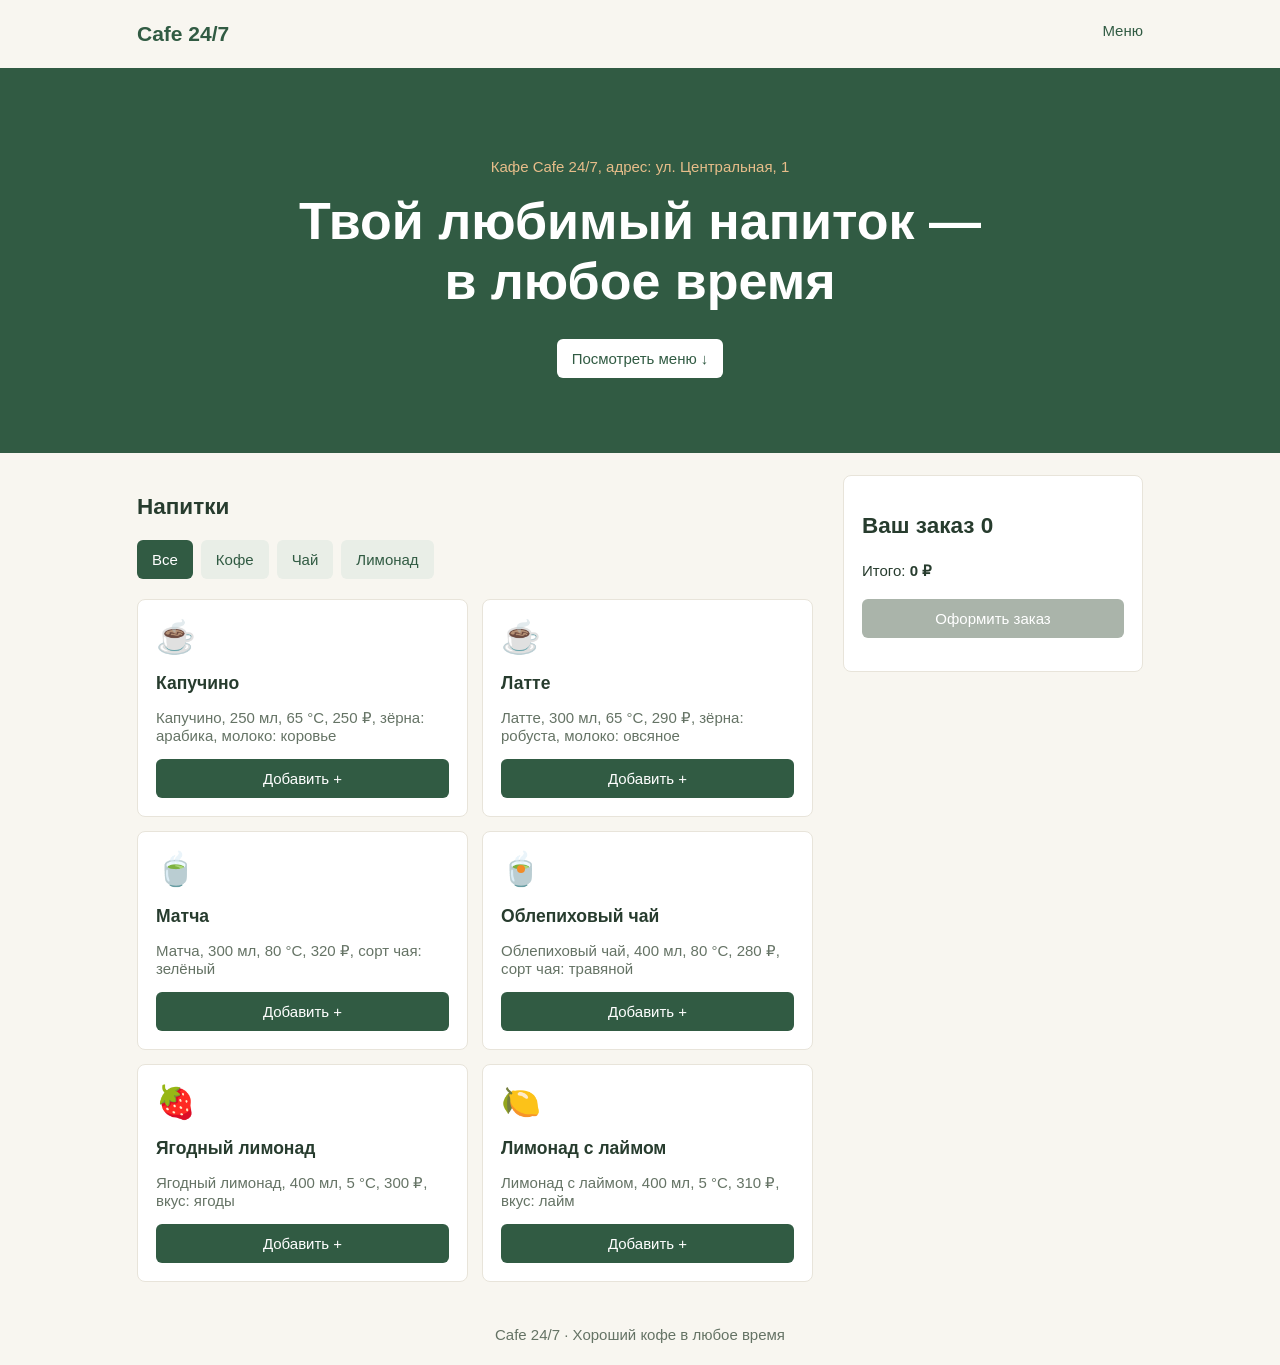
==== commit 55d3e2c2: "Work on the Cafe & Drinks OOP System" ====
--- a/index.html
+++ b/index.html
@@ -3,301 +3,45 @@
   <head>
     <meta charset="UTF-8" />
     <meta name="viewport" content="width=device-width, initial-scale=1.0" />
-    <title>Document</title>
+    <title>Cafe 24/7</title>
+    <link rel="stylesheet" href="cafe.css" />
+  </head>
+  <body>
+    <header class="header">
+      <a class="logo" href="#">Cafe 24/7</a>
+      <a href="#menu">Меню</a>
+    </header>
 
-    <link rel="preconnect" href="https://fonts.googleapis.com" />
-    <link rel="preconnect" href="https://fonts.gstatic.com" crossorigin />
-    <link
-      href="https://fonts.googleapis.com/css2?family=Montserrat:ital,wght@0,100..900&display=swap"
-      rel="stylesheet"
-    />
-    <link
-      rel="stylesheet"
-      href="https://cdn.jsdelivr.net/npm/bootstrap-icons@1.11.3/font/bootstrap-icons.min.css"
-    />
-    <link rel="stylesheet" href="style.css" />
-  </head>
+    <main>
+      <section class="hero">
+        <p id="cafe-info"></p>
+        <h1>Твой любимый напиток —<br />в любое время</h1>
+        <a class="button" href="#menu">Посмотреть меню ↓</a>
+      </section>
 
-  <body id="top">
-    <main class="page">
-      <div class="page__container">
-        <h1 class="title">Выбери свой продукт</h1>
+      <section class="content" id="menu">
+        <div class="menu">
+          <h2>Напитки</h2>
+          <div class="filters" aria-label="Категории напитков">
+            <button class="active" data-category="all" type="button">Все</button>
+            <button data-category="coffee" type="button">Кофе</button>
+            <button data-category="tea" type="button">Чай</button>
+            <button data-category="lemonade" type="button">Лимонад</button>
+          </div>
+          <div class="drinks" id="drinks"></div>
+        </div>
 
-        <div class="live-buttons">
-          <button id="change-color-all-card" type="button">Сменить цвет всех карточек</button>
-          <button id="change-color-first-card" type="button">Сменить цвет первой карточки</button>
-          <button id="open-google" type="button">Открыть страницу Google.com</button>
-          <button id="output-console-log" type="button">Вывести сообщение в консоль лог</button>
-          <button id="toggle-color-button" type="button">Переключить цвет кнопки</button>
-          <button id="open-registration-modal" type="button">Регистрация</button>
-        </div>
-      </div>
-
-      <div class="products-wrapper">
-        <ul class="products" id="products">
-          <template id="card-template">
-            <li class="products__item product-card">
-              <div class="product-card__image">
-                <img class="product-card__img" src="images/photo_1.jpg" alt="Увлажняющий мусс" />
-              </div>
-              <p class="product-card__label">
-                <span class="product-card__skin-type">для нормальной кожи</span>
-              </p>
-              <h2 class="product-card__name">Увлажняющий мусс</h2>
-              <p class="product-card__description">
-                Глубоко увлажняют кожу лица, оставляя её мягкой и гладкой.
-              </p>
-              <span class="product-card__compound-label">Состав:</span>
-              <ul class="product-card__components">
-                <li class="product-card__component">активные натуральные комплексы</li>
-                <li class="product-card__component">витамины С, А, РР, В И Е</li>
-                <li class="product-card__component">солнцезащитные компоненты</li>
-              </ul>
-              <div class="product-card__price-row">
-                <b class="product-card__price-label">Цена:</b>
-                <span class="product-card__price-value">2 750 P</span>
-              </div>
-            </li>
-
-            <li class="products__item product-card">
-              <div class="product-card__image">
-                <img class="product-card__img" src="images/photo_2.jpg" alt="Увлажняющая маска" />
-              </div>
-              <p class="product-card__label">
-                <span class="product-card__skin-type">для нормальной кожи</span>
-              </p>
-              <h2 class="product-card__name">Увлажняющая маска</h2>
-              <p class="product-card__description">
-                Способствует удерживанию влаги в верхних слоях кожи.
-              </p>
-              <span class="product-card__compound-label">Состав:</span>
-              <ul class="product-card__components">
-                <li class="product-card__component">воски</li>
-                <li class="product-card__component">минералы</li>
-                <li class="product-card__component">масла</li>
-              </ul>
-              <div class="product-card__price-row">
-                <b class="product-card__price-label">Цена:</b>
-                <span class="product-card__price-value">3 500 P</span>
-              </div>
-            </li>
-
-            <li class="products__item product-card">
-              <div class="product-card__image">
-                <img class="product-card__img" src="images/photo_3.jpg" alt="Гель для умывания" />
-              </div>
-              <p class="product-card__label">
-                <span class="product-card__skin-type">для нормальной кожи</span>
-              </p>
-              <h2 class="product-card__name">Гель для умывания</h2>
-              <p class="product-card__description">
-                Интенсивно очищает, не повреждает защитный барьер кожи.
-              </p>
-              <span class="product-card__compound-label">Состав:</span>
-              <ul class="product-card__components">
-                <li class="product-card__component">минералы</li>
-                <li class="product-card__component">витамины С, А, РР, В И Е</li>
-                <li class="product-card__component">солнцезащитные компоненты</li>
-              </ul>
-              <div class="product-card__price-row">
-                <b class="product-card__price-label">Цена:</b>
-                <span class="product-card__price-value">1 650 P</span>
-              </div>
-            </li>
-
-            <li class="products__item product-card">
-              <div class="product-card__image">
-                <img class="product-card__img" src="images/photo_4.jpg" alt="Подарочный набор №1" />
-              </div>
-              <p class="product-card__label">
-                <span class="product-card__skin-type">для нормальной кожи</span>
-              </p>
-              <h2 class="product-card__name">Подарочный набор №1</h2>
-              <p class="product-card__description">
-                Набор, состоящий из увлажняющего крема и маски.
-              </p>
-              <span class="product-card__compound-label">Состав:</span>
-              <ul class="product-card__components">
-                <li class="product-card__component">воски</li>
-                <li class="product-card__component">минералы</li>
-                <li class="product-card__component">масла</li>
-              </ul>
-              <div class="product-card__price-row">
-                <b class="product-card__price-label">Цена:</b>
-                <span class="product-card__price-value">4 750 P</span>
-              </div>
-            </li>
-
-            <li class="products__item product-card">
-              <div class="product-card__image">
-                <img class="product-card__img" src="images/photo_5.jpg" alt="Подарочный набор №5" />
-              </div>
-              <p class="product-card__label">
-                <span class="product-card__skin-type">для нормальной кожи</span>
-              </p>
-              <h2 class="product-card__name">Подарочный набор №5</h2>
-              <p class="product-card__description">
-                Весь набор средств Invisible symphony, крем, маска, мусс и гель для умывания.
-              </p>
-              <span class="product-card__compound-label">Состав:</span>
-              <ul class="product-card__components">
-                <li class="product-card__component">воски</li>
-                <li class="product-card__component">минералы</li>
-                <li class="product-card__component">масла</li>
-              </ul>
-              <div class="product-card__price-row">
-                <b class="product-card__price-label">Цена:</b>
-                <span class="product-card__price-value">7 520 P</span>
-              </div>
-            </li>
-          </template>
-        </ul>
-      </div>
+        <aside class="cart">
+          <h2>Ваш заказ <span id="count">0</span></h2>
+          <div id="order"></div>
+          <p>Итого: <strong id="total">0 ₽</strong></p>
+          <button class="button" id="checkout" type="button" disabled>Оформить заказ</button>
+          <p id="message" role="status"></p>
+        </aside>
+      </section>
     </main>
 
-    <footer class="site-footer">
-      <div class="footer-container">
-        <div class="footer-col">
-          <h3 class="footer-title">Product Cards</h3>
-          <p class="footer-slogan">У Нас Самые Лучшие Продукты Для Кожи!</p>
-          <div class="social-icons">
-            <a href="#">
-              <img class="telegram-icon" src="images/telegram.png" alt="Telegram" />
-            </a>
-            <a href="#">
-              <img class="vk-icon" src="images/vk.png.svg" alt="ВКонтакте" />
-            </a>
-          </div>
-        </div>
-
-        <div class="footer-col">
-          <p class="subscribe-title">Подпишись на наши акции</p>
-          <form class="subscribe-form" id="subscribe-form">
-            <label class="visually-hidden" for="subscribe-email">Электронная почта</label>
-            <input
-              type="email"
-              placeholder="Введите email..."
-              class="subscribe-input"
-              id="subscribe-email"
-              name="email"
-              required
-            />
-            <button type="submit" class="subscribe-btn">Подписаться</button>
-          </form>
-        </div>
-
-        <nav class="footer-col-right" id="contacts" aria-label="Быстрые ссылки">
-          <div class="footer-nav-wrapper">
-            <h4 class="footer-nav-title">Быстрые ссылки</h4>
-            <ul class="footer-links">
-              <li><a href="#top">Главная</a></li>
-              <li><a href="#products">Магазин</a></li>
-              <li><a href="#contacts">Контакты</a></li>
-            </ul>
-          </div>
-        </nav>
-      </div>
-
-      <hr class="footer-divider" />
-
-      <div class="footer-bottom">
-        <p>&copy; www.product-cards.com | All rights reserved</p>
-      </div>
-    </footer>
-
-    <div class="modal" id="registration-modal" aria-hidden="true">
-      <div class="overlay" data-close-modal></div>
-
-      <section
-        class="modal__content"
-        role="dialog"
-        aria-modal="true"
-        aria-labelledby="registration-title"
-      >
-        <button class="modal__close" type="button" aria-label="Закрыть окно" data-close-modal>
-          &times;
-        </button>
-        <h2 class="modal__title" id="registration-title">Регистрация</h2>
-        <p class="modal__description">
-          Создайте аккаунт, чтобы быть в курсе новинок и акций.
-        </p>
-
-        <form class="register-form" id="register-form" novalidate>
-          <div class="form-group">
-            <label for="reg-firstname">Имя:</label>
-            <input
-              type="text"
-              id="reg-firstname"
-              name="firstName"
-              placeholder="Иван"
-              minlength="2"
-              required
-            />
-          </div>
-
-          <div class="form-group">
-            <label for="reg-lastname">Фамилия:</label>
-            <input
-              type="text"
-              id="reg-lastname"
-              name="lastName"
-              placeholder="Иванов"
-              minlength="2"
-              required
-            />
-          </div>
-
-          <div class="form-group">
-            <label for="reg-dob">Дата рождения:</label>
-            <input type="date" id="reg-dob" name="birthDate" required />
-          </div>
-
-          <div class="form-group">
-            <label for="reg-login">Логин:</label>
-            <input
-              type="text"
-              id="reg-login"
-              name="login"
-              placeholder="user123"
-              minlength="4"
-              required
-            />
-          </div>
-
-          <div class="form-group">
-            <label for="reg-password">Пароль:</label>
-            <input
-              type="password"
-              id="reg-password"
-              name="password"
-              placeholder="••••••••"
-              minlength="6"
-              required
-            />
-          </div>
-
-          <div class="form-group">
-            <label for="reg-confirm-password">Повторите пароль:</label>
-            <input
-              type="password"
-              id="reg-confirm-password"
-              name="passwordRepeat"
-              placeholder="••••••••"
-              minlength="6"
-              required
-            />
-          </div>
-
-          <button type="submit" class="submit-reg-btn">Зарегистрироваться</button>
-        </form>
-      </section>
-    </div>
-
+    <footer>Cafe 24/7 · Хороший кофе в любое время</footer>
     <script src="main.js"></script>
-    <script src="homework-7.js"></script>
-    <script src="homework-8.js"></script>
-    <script type="module" src="homework-9.js"></script>
-    <script type="module" src="homework-10.js"></script>
-    <script src="homework-11.js"></script>
   </body>
-</html>+</html>
--- a/cafe.css
+++ b/cafe.css
@@ -0,0 +1,96 @@
+* { box-sizing: border-box; }
+
+body {
+  margin: 0;
+  color: #273c2e;
+  background: #f8f6f0;
+  font: 15px Arial, sans-serif;
+}
+
+.header, .content, footer {
+  max-width: 1050px;
+  margin: auto;
+  padding: 22px;
+}
+
+.header, .content {
+  display: flex;
+  justify-content: space-between;
+  gap: 30px;
+}
+
+.header a { color: #315b43; text-decoration: none; }
+.logo { font-size: 21px; font-weight: bold; }
+
+.hero {
+  padding: 75px 20px;
+  color: white;
+  background: #315b43;
+  text-align: center;
+}
+
+.hero p { color: #e7bd8a; }
+.hero h1 { margin: 16px 0 28px; font-size: clamp(32px, 6vw, 52px); }
+
+.button, .drink button, .filters button, #order button {
+  border: 0;
+  border-radius: 6px;
+  padding: 11px 15px;
+  color: white;
+  background: #315b43;
+  font: inherit;
+  cursor: pointer;
+}
+
+.hero .button { display: inline-block; color: #315b43; background: white; text-decoration: none; }
+.content { align-items: flex-start; }
+.menu { flex: 1; }
+.filters { display: flex; flex-wrap: wrap; gap: 8px; margin: 20px 0; }
+.filters button { color: #315b43; background: #e9eee7; }
+.filters .active { color: white; background: #315b43; }
+
+.drinks {
+  display: grid;
+  grid-template-columns: repeat(2, minmax(0, 1fr));
+  gap: 14px;
+}
+
+.drink, .cart {
+  border: 1px solid #e8e4da;
+  border-radius: 8px;
+  padding: 18px;
+  background: white;
+}
+
+.drink .icon { font-size: 32px; }
+.drink .orange-tea { position: relative; display: inline-block; }
+.drink .orange-tea::after {
+  position: absolute;
+  top: 50%;
+  left: 50%;
+  width: 8px;
+  height: 8px;
+  border-radius: 50%;
+  background: #f28c28;
+  content: '';
+  transform: translate(-50%, -50%);
+}
+.drink h3 { margin-bottom: 8px; }
+.drink p { color: #657365; }
+.drink button { width: 100%; }
+.cart { width: 300px; }
+.cart p { line-height: 1.8; }
+#order button { padding: 5px 8px; font-size: 12px; }
+#checkout { width: 100%; }
+#checkout:disabled { background: #aab4aa; cursor: default; }
+#message { color: #315b43; line-height: 1.6; }
+footer { color: #657365; text-align: center; }
+
+@media (max-width: 650px) {
+  .content { flex-direction: column; }
+  .menu, .cart { width: 100%; }
+}
+
+@media (max-width: 420px) {
+  .drinks { grid-template-columns: 1fr; }
+}
